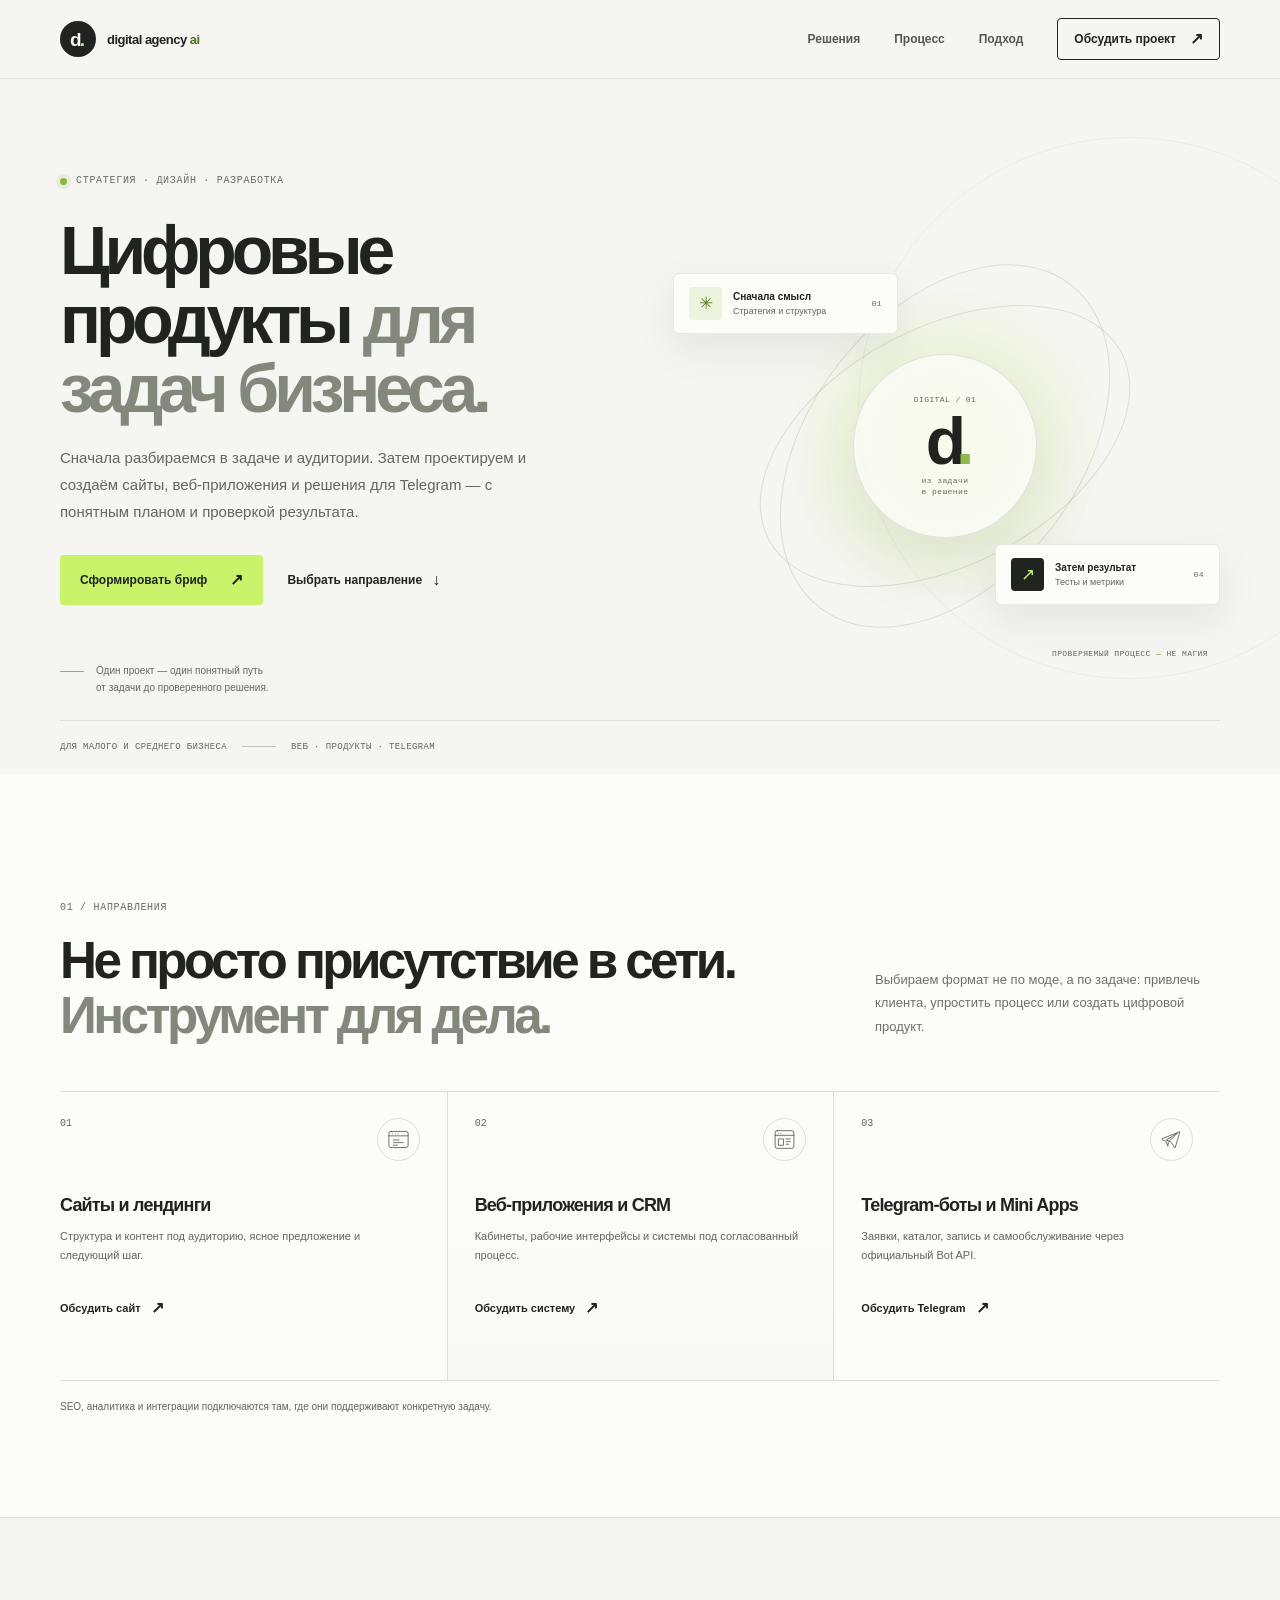
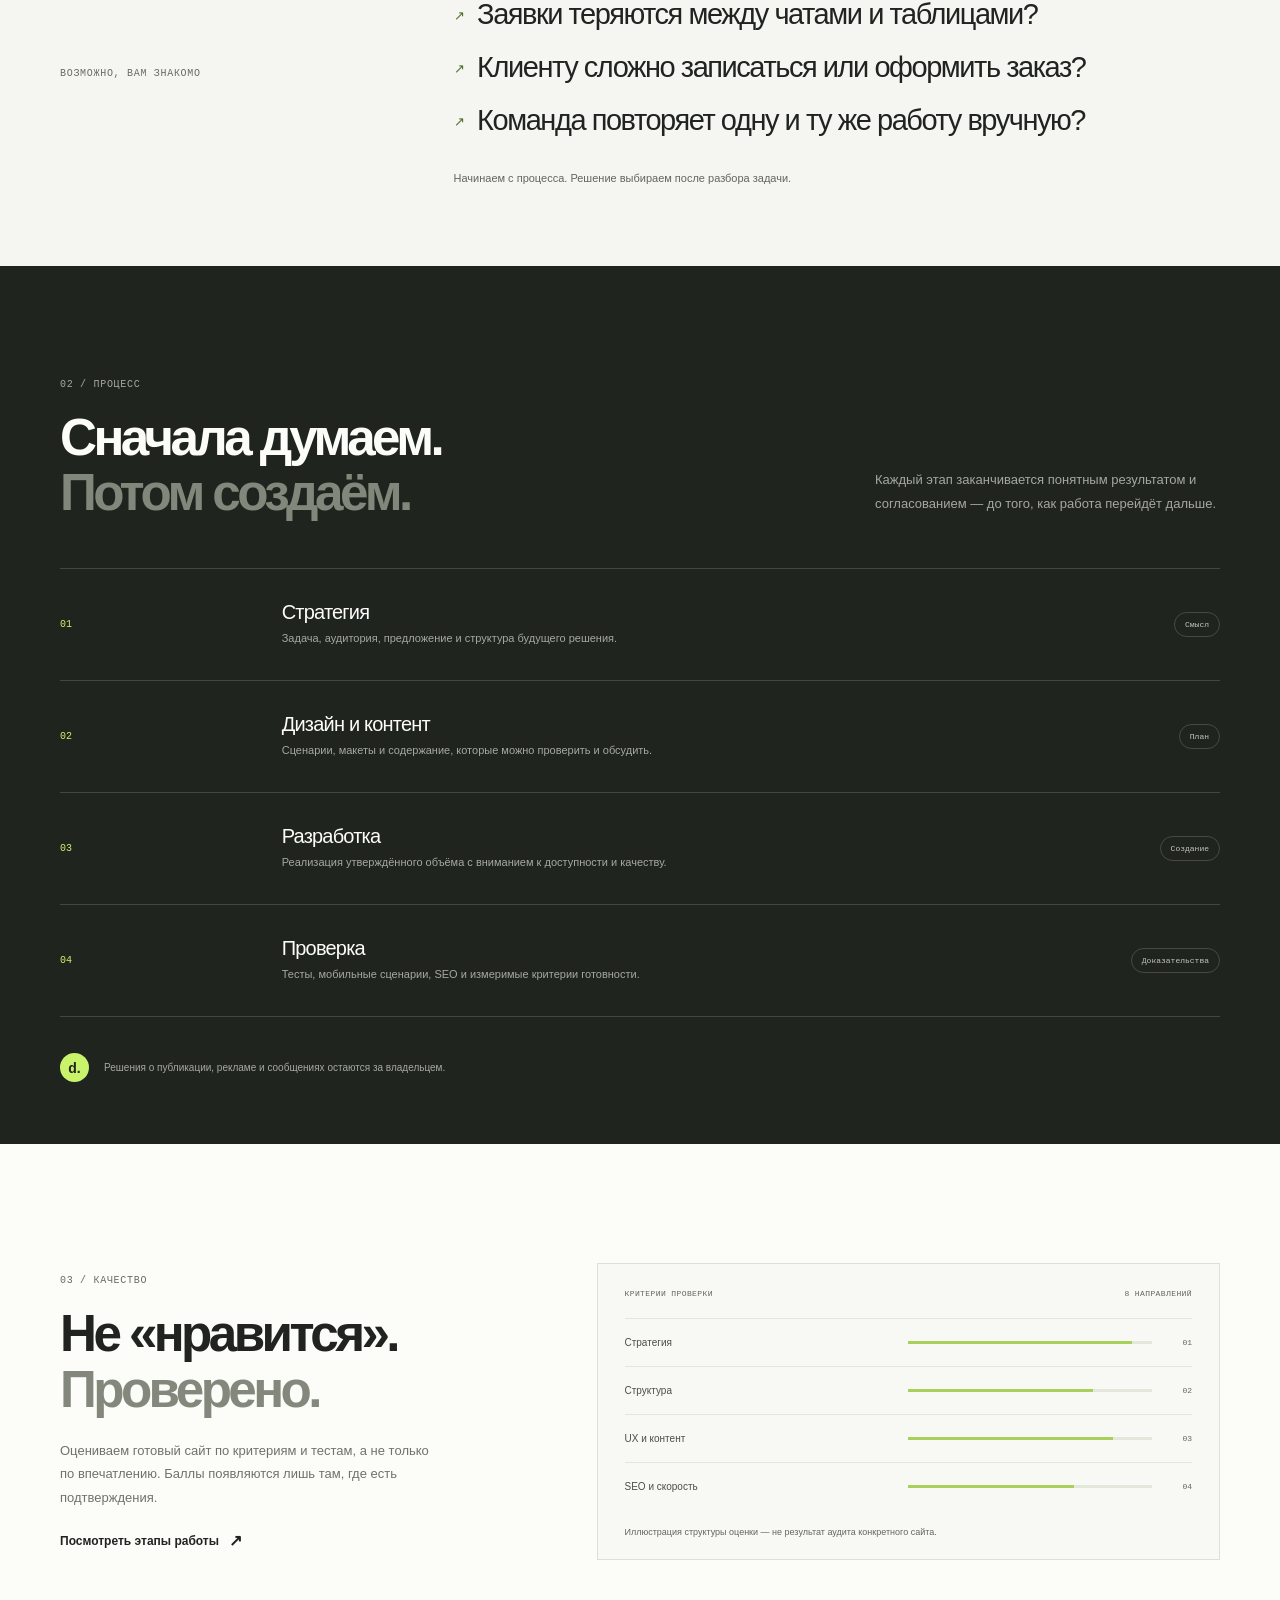
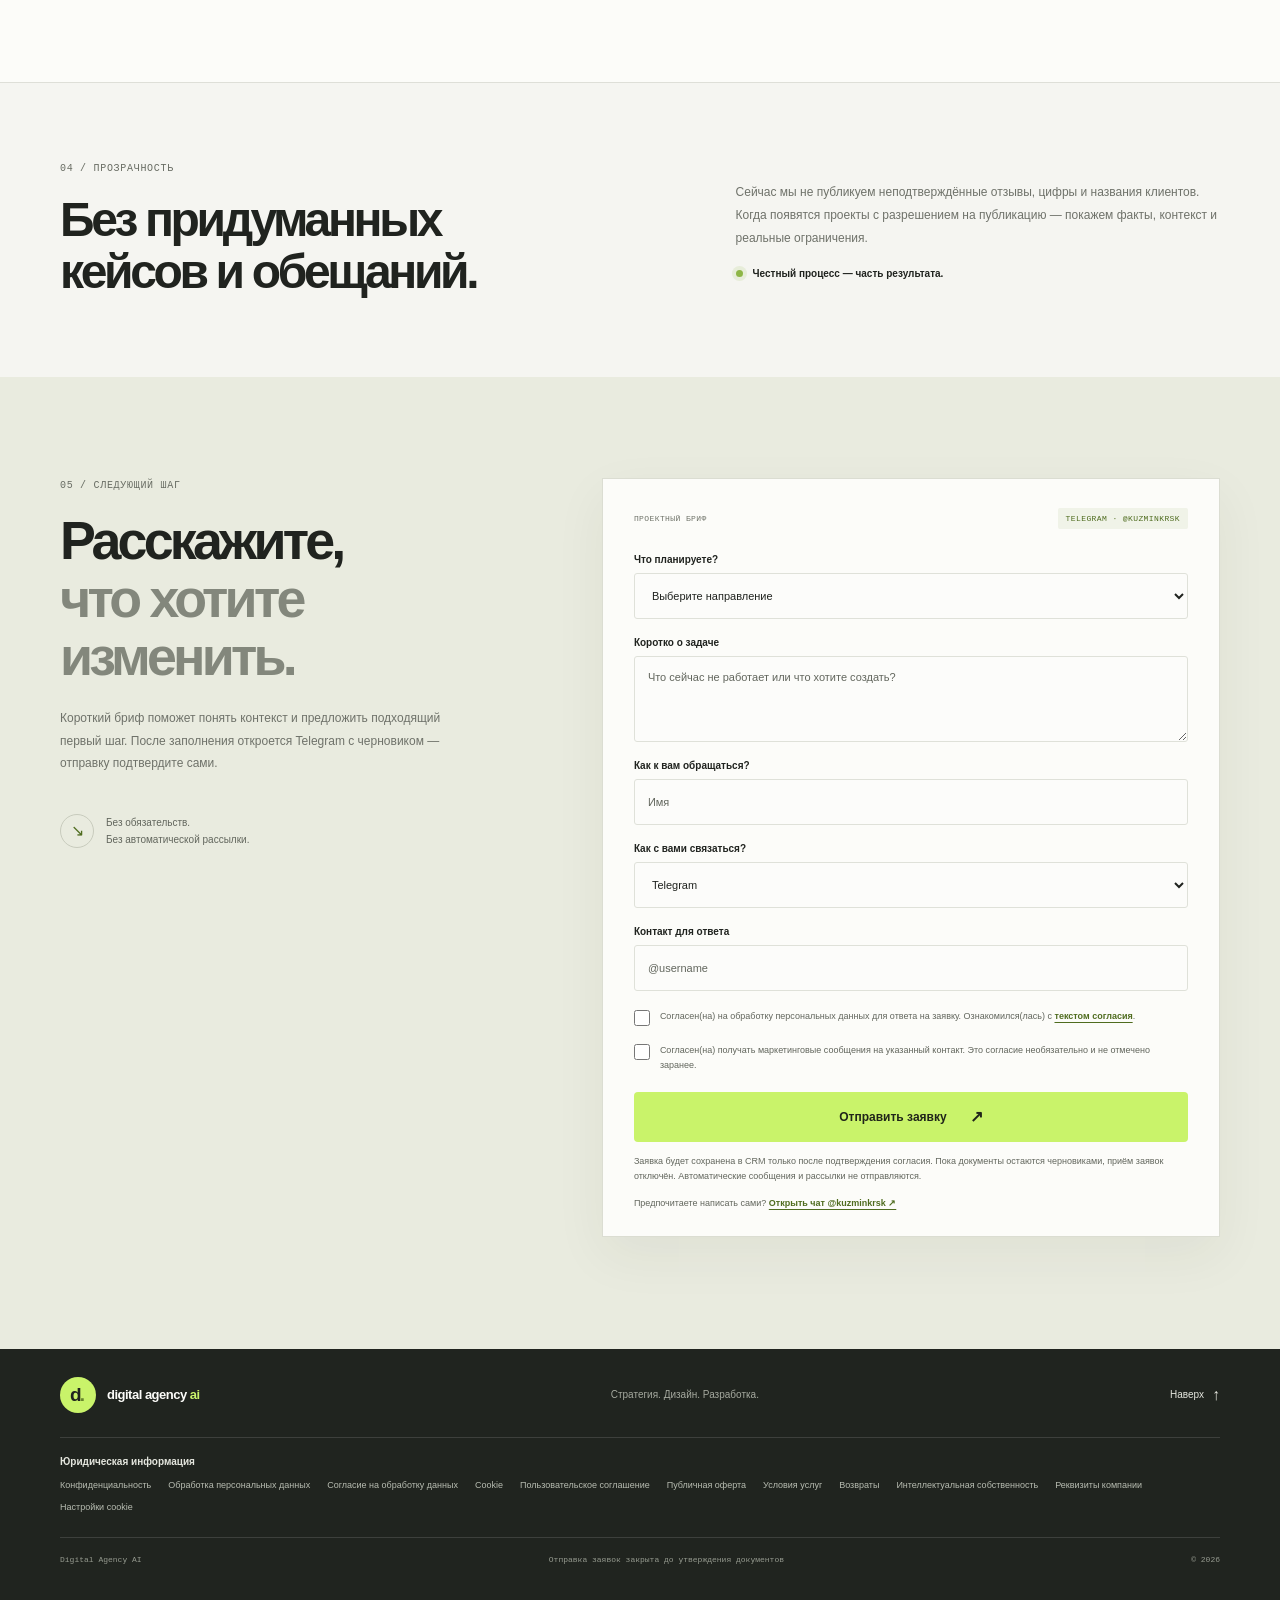
==== index.html @ 933bdfcc "Publish Digital Agency AI website" ====
<!doctype html>
<html lang="ru">
  <head>
    <meta charset="UTF-8" />
    <meta name="viewport" content="width=device-width, initial-scale=1" />
    <meta name="theme-color" content="#f5f5f1" />
    <meta name="robots" content="noindex, nofollow" />
    <meta
      name="description"
      content="Digital Agency AI проектирует и разрабатывает сайты, веб-приложения и решения для Telegram. Стратегия, дизайн, разработка и проверка — по этапам."
    />
    <meta property="og:type" content="website" />
    <meta property="og:locale" content="ru_RU" />
    <meta property="og:title" content="Digital Agency AI — цифровые продукты для бизнеса" />
    <meta
      property="og:description"
      content="Сначала разбираемся в задаче. Затем проектируем и создаём сайты, веб-приложения и Telegram-решения."
    />
    <link rel="icon" href="./favicon.svg" type="image/svg+xml" />
    <link rel="stylesheet" href="./styles.css" />
    <title>Digital Agency AI — цифровые продукты для бизнеса</title>
  </head>
  <body>
    <a class="skip-link" href="#main">Перейти к содержимому</a>

    <header class="site-header">
      <div class="container header-inner">
        <a class="brand" href="#top" aria-label="Digital Agency AI — на главную">
          <span class="brand-mark" aria-hidden="true">d<span>.</span></span>
          <span class="brand-name">digital agency <b>ai</b></span>
        </a>

        <button
          class="menu-toggle"
          type="button"
          aria-expanded="false"
          aria-controls="primary-navigation"
          aria-label="Открыть меню"
        >
          <span></span>
          <span></span>
        </button>

        <nav class="site-nav" id="primary-navigation" aria-label="Основная навигация">
          <a href="#services">Решения</a>
          <a href="#process">Процесс</a>
          <a href="#quality">Подход</a>
          <a class="nav-cta" href="#brief">Обсудить проект <span aria-hidden="true">↗</span></a>
        </nav>
      </div>
    </header>

    <main id="main">
      <section class="hero section-shell" id="top" aria-labelledby="hero-title">
        <div class="container hero-grid">
          <div class="hero-copy">
            <p class="eyebrow"><span class="status-dot"></span> Стратегия · Дизайн · Разработка</p>
            <h1 id="hero-title">Цифровые продукты <span>для задач бизнеса.</span></h1>
            <p class="hero-description">
              Сначала разбираемся в задаче и аудитории. Затем проектируем и создаём
              сайты, веб-приложения и решения для Telegram — с понятным планом и
              проверкой результата.
            </p>
            <div class="hero-actions">
              <a class="button button-primary" href="#brief">
                Сформировать бриф <span aria-hidden="true">↗</span>
              </a>
              <a class="text-link" href="#services">Выбрать направление <span aria-hidden="true">↓</span></a>
            </div>
            <div class="hero-note">
              <span class="note-line" aria-hidden="true"></span>
              <p>Один проект — один понятный путь<br />от задачи до проверенного решения.</p>
            </div>
          </div>

          <div class="hero-art" aria-label="Схема этапов работы над цифровым продуктом">
            <div class="art-orbit orbit-one"></div>
            <div class="art-orbit orbit-two"></div>
            <div class="art-center">
              <span class="center-kicker">DIGITAL / 01</span>
              <span class="center-symbol" aria-hidden="true">d<span>.</span></span>
              <span class="center-label">из задачи<br />в решение</span>
            </div>
            <div class="art-card art-card-top">
              <span class="art-card-icon icon-spark" aria-hidden="true">✳</span>
              <span><b>Сначала смысл</b><small>Стратегия и структура</small></span>
              <span class="card-index">01</span>
            </div>
            <div class="art-card art-card-bottom">
              <span class="art-card-icon icon-check" aria-hidden="true">↗</span>
              <span><b>Затем результат</b><small>Тесты и метрики</small></span>
              <span class="card-index">04</span>
            </div>
            <span class="art-caption">ПРОВЕРЯЕМЫЙ ПРОЦЕСС <span>—</span> НЕ МАГИЯ</span>
          </div>
        </div>
        <div class="hero-bottom container">
          <span>Для малого и среднего бизнеса</span>
          <span class="hero-bottom-line" aria-hidden="true"></span>
          <span>Веб · Продукты · Telegram</span>
        </div>
      </section>

      <section class="services section-shell" id="services" aria-labelledby="services-title">
        <div class="container">
          <div class="section-heading">
            <div>
              <p class="eyebrow section-index">01 / НАПРАВЛЕНИЯ</p>
              <h2 id="services-title">Не просто присутствие в сети.<br /><span>Инструмент для дела.</span></h2>
            </div>
            <p class="section-intro">
              Выбираем формат не по моде, а по задаче: привлечь клиента, упростить
              процесс или создать цифровой продукт.
            </p>
          </div>

          <div class="service-grid">
            <article class="service-card">
              <div class="service-card-top">
                <span class="service-number">01</span>
                <span class="service-icon icon-window" aria-hidden="true">
                  <svg viewBox="0 0 48 48" fill="none">
                    <rect x="5.5" y="8.5" width="37" height="31" rx="4" />
                    <path d="M6 17h36M13 13h.01M18 13h.01M23 13h.01M14 25h11M14 30h19M14 35h8" />
                  </svg>
                </span>
              </div>
              <h3>Сайты и лендинги</h3>
              <p>Структура и контент под аудиторию, ясное предложение и следующий шаг.</p>
              <a class="card-link" href="#brief">Обсудить сайт <span aria-hidden="true">↗</span></a>
            </article>

            <article class="service-card service-card-featured">
              <div class="service-card-top">
                <span class="service-number">02</span>
                <span class="service-icon icon-system" aria-hidden="true">
                  <svg viewBox="0 0 48 48" fill="none">
                    <rect x="6" y="7" width="36" height="34" rx="4" />
                    <path d="M6 16h36M12 12h.01M17 12h.01M13 23h9v12h-9zM27 23h8M27 28h8M27 33h5" />
                  </svg>
                </span>
              </div>
              <h3>Веб-приложения и CRM</h3>
              <p>Кабинеты, рабочие интерфейсы и системы под согласованный процесс.</p>
              <a class="card-link" href="#brief">Обсудить систему <span aria-hidden="true">↗</span></a>
            </article>

            <article class="service-card">
              <div class="service-card-top">
                <span class="service-number">03</span>
                <span class="service-icon icon-telegram" aria-hidden="true">
                  <svg viewBox="0 0 48 48" fill="none">
                    <path d="m7 22 33-13-9 31-9-12-8-3 21-13-17 17-1 8-4-10-6-2Z" />
                  </svg>
                </span>
              </div>
              <h3>Telegram-боты и Mini Apps</h3>
              <p>Заявки, каталог, запись и самообслуживание через официальный Bot API.</p>
              <a class="card-link" href="#brief">Обсудить Telegram <span aria-hidden="true">↗</span></a>
            </article>
          </div>

          <p class="service-footnote">
            SEO, аналитика и интеграции подключаются там, где они поддерживают конкретную задачу.
          </p>
        </div>
      </section>

      <section class="problem-band section-shell" aria-label="Примеры бизнес-задач">
        <div class="container problem-inner">
          <p class="eyebrow">ВОЗМОЖНО, ВАМ ЗНАКОМО</p>
          <div class="problem-list">
            <p>Заявки теряются между чатами и таблицами?</p>
            <p>Клиенту сложно записаться или оформить заказ?</p>
            <p>Команда повторяет одну и ту же работу вручную?</p>
          </div>
          <p class="problem-note">Начинаем с процесса. Решение выбираем после разбора задачи.</p>
        </div>
      </section>

      <section class="process section-shell" id="process" aria-labelledby="process-title">
        <div class="container">
          <div class="section-heading section-heading-light">
            <div>
              <p class="eyebrow section-index">02 / ПРОЦЕСС</p>
              <h2 id="process-title">Сначала думаем.<br /><span>Потом создаём.</span></h2>
            </div>
            <p class="section-intro">
              Каждый этап заканчивается понятным результатом и согласованием — до
              того, как работа перейдёт дальше.
            </p>
          </div>

          <div class="process-list">
            <article class="process-step">
              <span class="step-number">01</span>
              <div>
                <h3>Стратегия</h3>
                <p>Задача, аудитория, предложение и структура будущего решения.</p>
              </div>
              <span class="step-tag">Смысл</span>
            </article>
            <article class="process-step">
              <span class="step-number">02</span>
              <div>
                <h3>Дизайн и контент</h3>
                <p>Сценарии, макеты и содержание, которые можно проверить и обсудить.</p>
              </div>
              <span class="step-tag">План</span>
            </article>
            <article class="process-step">
              <span class="step-number">03</span>
              <div>
                <h3>Разработка</h3>
                <p>Реализация утверждённого объёма с вниманием к доступности и качеству.</p>
              </div>
              <span class="step-tag">Создание</span>
            </article>
            <article class="process-step">
              <span class="step-number">04</span>
              <div>
                <h3>Проверка</h3>
                <p>Тесты, мобильные сценарии, SEO и измеримые критерии готовности.</p>
              </div>
              <span class="step-tag">Доказательства</span>
            </article>
          </div>
          <div class="process-bottom">
            <span class="process-mark" aria-hidden="true">d.</span>
            <p>Решения о публикации, рекламе и сообщениях остаются за владельцем.</p>
          </div>
        </div>
      </section>

      <section class="quality section-shell" id="quality" aria-labelledby="quality-title">
        <div class="container quality-grid">
          <div class="quality-copy">
            <p class="eyebrow section-index">03 / КАЧЕСТВО</p>
            <h2 id="quality-title">Не «нравится».<br /><span>Проверено.</span></h2>
            <p>
              Оцениваем готовый сайт по критериям и тестам, а не только по впечатлению.
              Баллы появляются лишь там, где есть подтверждения.
            </p>
            <a class="text-link" href="#process">
              Посмотреть этапы работы <span aria-hidden="true">↗</span>
            </a>
          </div>
          <div class="quality-board" aria-label="Категории оценки сайта">
            <div class="board-topline">
              <span>КРИТЕРИИ ПРОВЕРКИ</span>
              <span>8 НАПРАВЛЕНИЙ</span>
            </div>
            <div class="quality-row"><span>Стратегия</span><span class="quality-track"><i style="--fill: 92%"></i></span><b>01</b></div>
            <div class="quality-row"><span>Структура</span><span class="quality-track"><i style="--fill: 76%"></i></span><b>02</b></div>
            <div class="quality-row"><span>UX и контент</span><span class="quality-track"><i style="--fill: 84%"></i></span><b>03</b></div>
            <div class="quality-row"><span>SEO и скорость</span><span class="quality-track"><i style="--fill: 68%"></i></span><b>04</b></div>
            <p class="board-note">Иллюстрация структуры оценки — не результат аудита конкретного сайта.</p>
          </div>
        </div>
      </section>

      <section class="transparency section-shell" aria-labelledby="transparency-title">
        <div class="container transparency-inner">
          <div>
            <p class="eyebrow section-index">04 / ПРОЗРАЧНОСТЬ</p>
            <h2 id="transparency-title">Без придуманных<br />кейсов и обещаний.</h2>
          </div>
          <div class="transparency-copy">
            <p>
              Сейчас мы не публикуем неподтверждённые отзывы, цифры и названия клиентов.
              Когда появятся проекты с разрешением на публикацию — покажем факты, контекст
              и реальные ограничения.
            </p>
            <p class="transparency-note"><span class="status-dot"></span> Честный процесс — часть результата.</p>
          </div>
        </div>
      </section>

      <section class="brief-section section-shell" id="brief" aria-labelledby="brief-title">
        <div class="container brief-grid">
          <div class="brief-copy">
            <p class="eyebrow section-index">05 / СЛЕДУЮЩИЙ ШАГ</p>
            <h2 id="brief-title">Расскажите,<br /><span>что хотите изменить.</span></h2>
            <p>
              Короткий бриф поможет понять контекст и предложить подходящий первый шаг.
              После заполнения откроется Telegram с черновиком — отправку подтвердите сами.
            </p>
            <div class="brief-side-note">
              <span class="brief-side-icon" aria-hidden="true">↘</span>
              <span>Без обязательств.<br />Без автоматической рассылки.</span>
            </div>
          </div>

          <div class="brief-form-card">
            <div class="form-card-heading">
              <span>ПРОЕКТНЫЙ БРИФ</span>
              <span class="form-demo">TELEGRAM · @KUZMINKRSK</span>
            </div>
            <form id="brief-form" novalidate>
              <label for="project-type">Что планируете?</label>
              <select id="project-type" name="project-type" required>
                <option value="">Выберите направление</option>
                <option value="website">Сайт или лендинг</option>
                <option value="webapp">Веб-приложение или CRM</option>
                <option value="telegram">Telegram-бот или Mini App</option>
                <option value="unsure">Пока не уверен(а)</option>
              </select>

              <label for="project-description">Коротко о задаче</label>
              <textarea
                id="project-description"
                name="project-description"
                rows="3"
                maxlength="800"
                placeholder="Что сейчас не работает или что хотите создать?"
                required
              ></textarea>

              <label for="contact-name">Как к вам обращаться?</label>
              <input id="contact-name" name="contact-name" type="text" autocomplete="name" maxlength="80" placeholder="Имя" required />

              <label for="contact-type">Как с вами связаться?</label>
              <select id="contact-type" name="contact-type" required>
                <option value="telegram">Telegram</option>
                <option value="phone">Телефон</option>
                <option value="email">Email</option>
              </select>

              <label for="contact-value">Контакт для ответа</label>
              <input
                id="contact-value"
                name="contact-value"
                type="text"
                autocomplete="off"
                maxlength="254"
                placeholder="@username"
                required
              />

              <div class="consent-row">
                <input id="personal-data-consent" name="personal-data-consent" type="checkbox" required />
                <label for="personal-data-consent">
                  Согласен(на) на обработку персональных данных для ответа на заявку. Ознакомился(лась) с
                  <a href="/legal/#/personal-data-consent" target="_blank" rel="noopener noreferrer">текстом согласия</a>.
                </label>
              </div>

              <div class="consent-row">
                <input id="marketing-consent" name="marketing-consent" type="checkbox" />
                <label for="marketing-consent">
                  Согласен(на) получать маркетинговые сообщения на указанный контакт. Это согласие необязательно и не отмечено заранее.
                </label>
              </div>

              <button class="button button-primary form-submit" type="submit">
                Отправить заявку <span aria-hidden="true">↗</span>
              </button>
              <p class="form-privacy">
                Заявка будет сохранена в CRM только после подтверждения согласия. Пока документы остаются
                черновиками, приём заявок отключён. Автоматические сообщения и рассылки не отправляются.
              </p>
              <p class="form-result" id="form-result" role="status" aria-live="polite"></p>
              <p class="form-direct-link">
                Предпочитаете написать сами?
                <a href="https://t.me/kuzminkrsk" target="_blank" rel="noopener noreferrer">Открыть чат @kuzminkrsk ↗</a>
              </p>
            </form>
          </div>
        </div>
      </section>
    </main>

    <footer class="site-footer">
      <div class="container footer-main">
        <a class="brand footer-brand" href="#top" aria-label="Digital Agency AI — наверх">
          <span class="brand-mark" aria-hidden="true">d<span>.</span></span>
          <span class="brand-name">digital agency <b>ai</b></span>
        </a>
        <p>Стратегия. Дизайн. Разработка.</p>
        <a class="footer-top" href="#top">Наверх <span aria-hidden="true">↑</span></a>
      </div>
      <div class="container footer-legal">
        <strong>Юридическая информация</strong>
        <nav aria-label="Юридическая информация">
          <a href="/legal/#/privacy-policy">Конфиденциальность</a>
          <a href="/legal/#/personal-data-processing-policy">Обработка персональных данных</a>
          <a href="/legal/#/personal-data-consent">Согласие на обработку данных</a>
          <a href="/legal/#/cookie-policy">Cookie</a>
          <a href="/legal/#/terms-of-use">Пользовательское соглашение</a>
          <a href="/legal/#/public-offer">Публичная оферта</a>
          <a href="/legal/#/service-terms">Условия услуг</a>
          <a href="/legal/#/refund-policy">Возвраты</a>
          <a href="/legal/#/intellectual-property-policy">Интеллектуальная собственность</a>
          <a href="/legal/#/company-details">Реквизиты компании</a>
          <a href="/legal/#/cookie-settings">Настройки cookie</a>
        </nav>
      </div>
      <div class="container footer-bottom">
        <span>Digital Agency AI</span>
        <span>Отправка заявок закрыта до утверждения документов</span>
        <span>© <span id="current-year">2026</span></span>
      </div>
    </footer>

    <script src="./script.js" defer></script>
  </body>
</html>
---- styles.css ----
:root {
  color-scheme: light;
  --paper: #f5f5f1;
  --paper-bright: #fcfcf9;
  --ink: #20231f;
  --muted: #62665d;
  --line: #dedfd8;
  --accent: #c9f36a;
  --accent-deep: #31530a;
  --night: #20241f;
  --night-soft: #2a2f28;
  --mono: "Cascadia Code", "Consolas", monospace;
  --sans: "Aptos", "Segoe UI Variable", "Segoe UI", sans-serif;
  --container: 1160px;
}

* {
  box-sizing: border-box;
}

html {
  scroll-behavior: smooth;
  scroll-padding-top: 92px;
}

body {
  margin: 0;
  background: var(--paper);
  color: var(--ink);
  font-family: var(--sans);
  -webkit-font-smoothing: antialiased;
  text-rendering: optimizeLegibility;
}

body,
button,
input,
select,
textarea {
  font-family: var(--sans);
}

button,
a,
input,
select,
textarea {
  -webkit-tap-highlight-color: transparent;
}

a {
  color: inherit;
}

button,
input,
select,
textarea {
  font-size: inherit;
}

button:focus-visible,
a:focus-visible,
input:focus-visible,
select:focus-visible,
textarea:focus-visible {
  outline: 3px solid #6c9229;
  outline-offset: 4px;
}

.container {
  width: min(var(--container), calc(100% - 64px));
  margin-inline: auto;
}

.section-shell {
  position: relative;
}

.skip-link {
  position: absolute;
  z-index: 20;
  top: 8px;
  left: 8px;
  padding: 12px 16px;
  transform: translateY(-150%);
  background: var(--ink);
  color: white;
  text-decoration: none;
}

.skip-link:focus {
  transform: translateY(0);
}

.site-header {
  position: sticky;
  z-index: 10;
  top: 0;
  border-bottom: 1px solid rgb(32 35 31 / 8%);
  background: rgb(245 245 241 / 92%);
  backdrop-filter: blur(16px);
}

.header-inner {
  display: flex;
  min-height: 78px;
  align-items: center;
  justify-content: space-between;
}

.brand {
  display: inline-flex;
  align-items: center;
  gap: 11px;
  text-decoration: none;
}

.brand-mark {
  display: flex;
  width: 36px;
  height: 36px;
  align-items: center;
  justify-content: center;
  padding-right: 3px;
  border-radius: 50%;
  background: var(--ink);
  color: var(--paper-bright);
  font-size: 19px;
  font-weight: 800;
  letter-spacing: -2px;
  line-height: 1;
}

.brand-mark span,
.center-symbol span {
  color: var(--accent);
}

.brand-name {
  font-size: 13px;
  font-weight: 700;
  letter-spacing: -0.5px;
}

.brand-name b {
  color: #4f6c1f;
  font-weight: 800;
}

.site-nav {
  display: flex;
  align-items: center;
  gap: 34px;
}

.site-nav > a:not(.nav-cta) {
  color: #555850;
  font-size: 12px;
  font-weight: 600;
  text-decoration: none;
  transition: color 160ms ease;
}

.site-nav > a:not(.nav-cta):hover,
.text-link:hover,
.card-link:hover {
  color: #4f6c1f;
}

.nav-cta {
  display: inline-flex;
  min-height: 42px;
  align-items: center;
  gap: 14px;
  padding: 0 16px;
  border: 1px solid var(--ink);
  border-radius: 4px;
  font-size: 12px;
  font-weight: 700;
  text-decoration: none;
  transition: background 160ms ease, color 160ms ease;
}

.nav-cta:hover {
  background: var(--ink);
  color: white;
}

.nav-cta span,
.button span,
.card-link span,
.text-link span,
.footer-top span {
  font-size: 16px;
  line-height: 1;
}

.menu-toggle {
  display: none;
}

.hero {
  overflow: hidden;
  padding: 94px 0 22px;
}

.hero::before {
  position: absolute;
  top: 58px;
  right: -120px;
  width: 540px;
  height: 540px;
  border: 1px solid rgb(32 35 31 / 5%);
  border-radius: 50%;
  content: "";
  pointer-events: none;
}

.hero-grid {
  position: relative;
  display: grid;
  min-height: 500px;
  grid-template-columns: 1.03fr 0.97fr;
  align-items: center;
  gap: 26px;
}

.hero-copy {
  z-index: 1;
  padding-bottom: 24px;
}

.eyebrow {
  display: flex;
  align-items: center;
  gap: 9px;
  margin: 0;
  color: #686c63;
  font-family: var(--mono);
  font-size: 10px;
  letter-spacing: 0.07em;
  line-height: 1.6;
  text-transform: uppercase;
}

.status-dot {
  display: inline-block;
  width: 7px;
  height: 7px;
  flex: 0 0 auto;
  border-radius: 50%;
  background: #8eb646;
  box-shadow: 0 0 0 4px rgb(142 182 70 / 14%);
}

h1,
h2,
h3,
p {
  margin-top: 0;
}

.hero h1 {
  max-width: 650px;
  margin: 27px 0 20px;
  font-size: clamp(44px, 5.3vw, 72px);
  font-weight: 600;
  letter-spacing: -0.075em;
  line-height: 1.02;
}

.hero h1 span,
.section-heading h2 span,
.quality h2 span,
.brief-copy h2 span {
  color: #83877c;
}

.hero-description {
  max-width: 490px;
  margin-bottom: 30px;
  color: #64675f;
  font-size: 15px;
  line-height: 1.8;
}

.hero-actions {
  display: flex;
  flex-wrap: wrap;
  align-items: center;
  gap: 24px;
}

.button {
  display: inline-flex;
  min-height: 50px;
  align-items: center;
  justify-content: center;
  gap: 23px;
  padding: 0 19px;
  border: 1px solid transparent;
  border-radius: 4px;
  cursor: pointer;
  font-size: 12px;
  font-weight: 700;
  text-decoration: none;
  transition: background 160ms ease, transform 160ms ease;
}

.button:hover {
  transform: translateY(-2px);
}

.button-primary {
  background: var(--accent);
  color: #20251a;
}

.button-primary:hover {
  background: #d6ff79;
}

.text-link {
  display: inline-flex;
  align-items: center;
  gap: 10px;
  color: var(--ink);
  font-size: 12px;
  font-weight: 700;
  text-decoration: none;
  transition: color 160ms ease;
}

.hero-note {
  display: flex;
  align-items: flex-start;
  gap: 12px;
  margin-top: 57px;
}

.note-line {
  width: 24px;
  height: 1px;
  margin-top: 9px;
  background: #9da095;
}

.hero-note p {
  margin: 0;
  color: #656960;
  font-size: 10px;
  line-height: 1.7;
}

.hero-art {
  position: relative;
  display: grid;
  min-height: 455px;
  place-items: center;
  isolation: isolate;
}

.hero-art::before {
  position: absolute;
  z-index: -1;
  width: 310px;
  height: 310px;
  border-radius: 50%;
  background: radial-gradient(circle, rgb(201 243 106 / 35%), rgb(201 243 106 / 0%) 72%);
  content: "";
}

.art-orbit {
  position: absolute;
  border: 1px solid rgb(32 35 31 / 12%);
  border-radius: 50%;
  transform: rotate(-28deg);
}

.orbit-one {
  width: 400px;
  height: 238px;
}

.orbit-two {
  width: 270px;
  height: 410px;
  transform: rotate(38deg);
}

.art-center {
  position: relative;
  display: flex;
  width: 184px;
  height: 184px;
  flex-direction: column;
  align-items: center;
  justify-content: center;
  border: 1px solid rgb(32 35 31 / 11%);
  border-radius: 50%;
  background: rgb(252 252 249 / 75%);
  box-shadow: 0 26px 70px rgb(45 52 33 / 9%);
}

.center-kicker,
.center-label,
.art-caption,
.card-index,
.form-card-heading,
.board-topline {
  font-family: var(--mono);
  letter-spacing: 0.05em;
}

.center-kicker {
  color: #64685f;
  font-size: 8px;
}

.center-symbol {
  margin: 4px 0 1px;
  font-size: 66px;
  font-weight: 800;
  letter-spacing: -10px;
  line-height: 1;
}

.center-symbol span {
  color: #90b94a;
}

.center-label {
  color: #6a6e64;
  font-size: 8px;
  line-height: 1.4;
  text-align: center;
}

.art-card {
  position: absolute;
  display: flex;
  min-width: 225px;
  align-items: center;
  gap: 11px;
  padding: 13px 15px;
  border: 1px solid rgb(32 35 31 / 9%);
  border-radius: 6px;
  background: var(--paper-bright);
  box-shadow: 0 15px 40px rgb(30 34 27 / 8%);
}

.art-card-top {
  top: 54px;
  left: 3px;
}

.art-card-bottom {
  right: 0;
  bottom: 69px;
}

.art-card-icon {
  display: grid;
  width: 33px;
  height: 33px;
  flex: 0 0 auto;
  place-items: center;
  border-radius: 4px;
  background: #edf4dd;
  color: #597e22;
  font-size: 17px;
}

.icon-check {
  background: var(--ink);
  color: var(--accent);
}

.art-card b,
.art-card small {
  display: block;
}

.art-card b {
  font-size: 10px;
  font-weight: 700;
}

.art-card small {
  margin-top: 4px;
  color: var(--muted);
  font-size: 9px;
}

.card-index {
  margin-left: auto;
  color: #62665d;
  font-size: 8px;
}

.art-caption {
  position: absolute;
  right: 12px;
  bottom: 16px;
  color: #64685f;
  font-size: 8px;
}

.art-caption span {
  color: #526e26;
}

.hero-bottom {
  display: flex;
  align-items: center;
  gap: 15px;
  padding-top: 21px;
  border-top: 1px solid var(--line);
  color: #62665d;
  font-family: var(--mono);
  font-size: 9px;
  letter-spacing: 0.04em;
  text-transform: uppercase;
}

.hero-bottom-line {
  width: 34px;
  height: 1px;
  background: #c3c6bd;
}

.services {
  padding: 126px 0 105px;
  background: var(--paper-bright);
}

.section-heading {
  display: flex;
  align-items: end;
  justify-content: space-between;
  gap: 60px;
  margin-bottom: 48px;
}

.section-index {
  margin-bottom: 17px;
}

.section-heading h2,
.quality h2,
.brief-copy h2 {
  margin-bottom: 0;
  font-size: clamp(36px, 4vw, 54px);
  font-weight: 600;
  letter-spacing: -0.07em;
  line-height: 1.08;
}

.section-intro {
  max-width: 345px;
  margin: 0 0 5px;
  color: #6f726a;
  font-size: 13px;
  line-height: 1.8;
}

.service-grid {
  display: grid;
  grid-template-columns: repeat(3, 1fr);
  border-top: 1px solid var(--line);
  border-bottom: 1px solid var(--line);
}

.service-card {
  min-height: 288px;
  padding: 26px 27px 25px 0;
}

.service-card + .service-card {
  padding-left: 27px;
  border-left: 1px solid var(--line);
}

.service-card-featured {
  background: linear-gradient(180deg, rgb(245 245 241 / 0%), rgb(245 245 241 / 50%));
}

.service-card-top {
  display: flex;
  align-items: flex-start;
  justify-content: space-between;
  margin-bottom: 34px;
}

.service-number {
  color: #62665d;
  font-family: var(--mono);
  font-size: 10px;
}

.service-icon {
  display: grid;
  width: 43px;
  height: 43px;
  place-items: center;
  border: 1px solid var(--line);
  border-radius: 50%;
}

.service-icon svg {
  width: 25px;
  height: 25px;
  stroke: #41463b;
  stroke-linecap: round;
  stroke-linejoin: round;
  stroke-width: 1.4;
}

.service-card h3 {
  margin-bottom: 11px;
  font-size: 18px;
  font-weight: 600;
  letter-spacing: -0.045em;
}

.service-card > p {
  min-height: 47px;
  margin-bottom: 24px;
  color: #62665d;
  font-size: 11px;
  line-height: 1.75;
}

.card-link {
  display: inline-flex;
  align-items: center;
  gap: 10px;
  font-size: 11px;
  font-weight: 700;
  text-decoration: none;
  transition: color 160ms ease;
}

.service-footnote {
  margin: 20px 0 0;
  color: #62665d;
  font-size: 10px;
}

.problem-band {
  padding: 77px 0 82px;
  border-top: 1px solid var(--line);
}

.problem-inner {
  display: grid;
  grid-template-columns: 0.6fr 1.4fr;
  column-gap: 65px;
  row-gap: 28px;
}

.problem-inner > .eyebrow {
  padding-top: 12px;
}

.problem-list {
  display: grid;
  gap: 14px;
}

.problem-list p {
  margin: 0;
  font-size: clamp(21px, 2.4vw, 29px);
  font-weight: 500;
  letter-spacing: -0.05em;
  line-height: 1.35;
}

.problem-list p::before {
  margin-right: 14px;
  color: #526e26;
  content: "↗";
  font-family: var(--mono);
  font-size: 13px;
  vertical-align: 4px;
}

.problem-note {
  grid-column: 2;
  margin: 3px 0 0;
  color: #62665d;
  font-size: 11px;
}

.process {
  padding: 111px 0 62px;
  background: var(--night);
  color: var(--paper-bright);
}

.section-heading-light .eyebrow,
.section-heading-light .section-intro {
  color: #a4a89e;
}

.section-heading-light h2 span {
  color: #81877b;
}

.process-list {
  border-top: 1px solid rgb(255 255 255 / 16%);
}

.process-step {
  display: grid;
  min-height: 112px;
  grid-template-columns: 0.28fr 1fr 0.3fr;
  align-items: center;
  gap: 25px;
  border-bottom: 1px solid rgb(255 255 255 / 16%);
}

.step-number {
  color: var(--accent);
  font-family: var(--mono);
  font-size: 10px;
}

.process-step h3 {
  margin-bottom: 5px;
  font-size: 20px;
  font-weight: 500;
  letter-spacing: -0.04em;
}

.process-step p {
  margin: 0;
  color: #a5a99f;
  font-size: 11px;
  line-height: 1.7;
}

.step-tag {
  justify-self: end;
  padding: 7px 10px;
  border: 1px solid rgb(255 255 255 / 17%);
  border-radius: 20px;
  color: #c3c7bd;
  font-family: var(--mono);
  font-size: 8px;
}

.process-bottom {
  display: flex;
  align-items: center;
  gap: 15px;
  padding-top: 36px;
}

.process-mark {
  display: grid;
  width: 29px;
  height: 29px;
  place-items: center;
  border-radius: 50%;
  background: var(--accent);
  color: var(--ink);
  font-size: 14px;
  font-weight: 800;
}

.process-bottom p {
  margin: 0;
  color: #a5a99f;
  font-size: 10px;
}

.quality {
  padding: 119px 0 122px;
  background: var(--paper-bright);
}

.quality-grid {
  display: grid;
  grid-template-columns: 0.84fr 1.16fr;
  align-items: center;
  gap: 85px;
}

.quality-copy > p:not(.eyebrow) {
  max-width: 385px;
  margin: 22px 0 22px;
  color: #6f726a;
  font-size: 13px;
  line-height: 1.8;
}

.quality-board {
  padding: 25px 27px 19px;
  border: 1px solid var(--line);
  background: #f8f8f4;
}

.board-topline {
  display: flex;
  justify-content: space-between;
  padding-bottom: 20px;
  color: #62665d;
  font-size: 8px;
}

.quality-row {
  display: grid;
  min-height: 48px;
  grid-template-columns: 1.1fr 1fr 25px;
  align-items: center;
  gap: 15px;
  border-top: 1px solid #e4e5de;
  font-size: 10px;
}

.quality-row > span:first-child {
  color: #4b4f46;
}

.quality-row b {
  color: #62665d;
  font-family: var(--mono);
  font-size: 8px;
  font-weight: 400;
  text-align: right;
}

.quality-track {
  height: 3px;
  overflow: hidden;
  background: #e4e7dc;
}

.quality-track i {
  display: block;
  width: var(--fill);
  height: 100%;
  background: #a9d05b;
}

.board-note {
  margin: 15px 0 0;
  color: #62665d;
  font-size: 9px;
  line-height: 1.6;
}

.transparency {
  padding: 78px 0;
  border-top: 1px solid var(--line);
}

.transparency-inner {
  display: grid;
  grid-template-columns: 1fr 0.8fr;
  align-items: center;
  gap: 70px;
}

.transparency h2 {
  margin: 0;
  font-size: clamp(32px, 4vw, 48px);
  font-weight: 600;
  letter-spacing: -0.07em;
  line-height: 1.1;
}

.transparency-copy > p:first-child {
  margin-bottom: 18px;
  color: #6f726a;
  font-size: 12px;
  line-height: 1.9;
}

.transparency-note {
  display: flex;
  align-items: center;
  gap: 10px;
  margin: 0;
  font-size: 10px;
  font-weight: 700;
}

.brief-section {
  padding: 101px 0 112px;
  background: #e9ebdf;
}

.brief-grid {
  display: grid;
  grid-template-columns: 0.85fr 1.15fr;
  align-items: start;
  gap: 85px;
}

.brief-copy h2 {
  font-size: clamp(38px, 4.2vw, 58px);
}

.brief-copy > p:not(.eyebrow) {
  max-width: 410px;
  margin: 22px 0 0;
  color: #6f726a;
  font-size: 12px;
  line-height: 1.85;
}

.brief-side-note {
  display: flex;
  align-items: center;
  gap: 12px;
  margin-top: 40px;
  color: #62665d;
  font-size: 10px;
  line-height: 1.7;
}

.brief-side-icon {
  display: grid;
  width: 34px;
  height: 34px;
  place-items: center;
  border: 1px solid #c8cbbd;
  border-radius: 50%;
  color: #4f6c1f;
  font-size: 16px;
}

.brief-form-card {
  padding: 29px 31px 25px;
  border: 1px solid #dbddd2;
  background: var(--paper-bright);
  box-shadow: 0 18px 50px rgb(50 56 39 / 6%);
}

.form-card-heading {
  display: flex;
  align-items: center;
  justify-content: space-between;
  margin-bottom: 25px;
  color: #6f7369;
  font-size: 8px;
}

.form-demo {
  padding: 6px 8px;
  border-radius: 2px;
  background: #f0f3e8;
  color: #4f6c1f;
}

.brief-form-card form {
  display: grid;
}

.brief-form-card label {
  margin: 0 0 8px;
  font-size: 10px;
  font-weight: 700;
}

.brief-form-card input,
.brief-form-card select,
.brief-form-card textarea {
  width: 100%;
  min-height: 46px;
  margin: 0 0 18px;
  padding: 12px 13px;
  border: 1px solid #dfe1d9;
  border-radius: 3px;
  background: #fcfcfa;
  color: var(--ink);
  font-size: 11px;
}

.brief-form-card textarea {
  min-height: 86px;
  resize: vertical;
  line-height: 1.6;
}

.brief-form-card input::placeholder,
.brief-form-card textarea::placeholder {
  color: #62665d;
}

.consent-row {
  display: flex;
  align-items: flex-start;
  gap: 10px;
  margin: 0 0 17px;
}

.brief-form-card .consent-row input {
  width: 16px;
  min-width: 16px;
  min-height: 16px;
  height: 16px;
  margin: 1px 0 0;
  padding: 0;
  accent-color: #587d25;
}

.brief-form-card .consent-row label {
  margin: 0;
  color: #62665d;
  font-size: 9px;
  font-weight: 500;
  line-height: 1.65;
}

.form-submit {
  width: 100%;
  margin-top: 2px;
  border: 0;
}

.form-privacy {
  margin: 12px 0 0;
  color: #62665d;
  font-size: 9px;
  line-height: 1.65;
}

.form-result {
  min-height: 0;
  margin: 0;
  color: #506b2b;
  font-size: 10px;
  line-height: 1.6;
}

.form-result:not(:empty) {
  min-height: 34px;
  margin-top: 10px;
}

.form-result a,
.form-direct-link a {
  color: #4f6c1f;
  font-weight: 700;
  text-underline-offset: 3px;
}

.form-direct-link {
  margin: 12px 0 0;
  color: #62665d;
  font-size: 9px;
  line-height: 1.7;
}

.brief-form-card .consent-row a {
  color: #4f6c1f;
  font-weight: 700;
  text-underline-offset: 3px;
}

.form-submit:disabled {
  cursor: wait;
  opacity: 0.72;
}

.site-footer {
  padding: 28px 0 20px;
  background: var(--night);
  color: var(--paper-bright);
}

.footer-main,
.footer-bottom {
  display: flex;
  align-items: center;
  justify-content: space-between;
}

.footer-main {
  min-height: 58px;
  padding-bottom: 24px;
}

.footer-brand .brand-mark {
  background: var(--accent);
  color: var(--ink);
}

.footer-brand .brand-mark span {
  color: #66842d;
}

.footer-brand .brand-name {
  color: var(--paper-bright);
}

.footer-brand .brand-name b {
  color: var(--accent);
}

.footer-main > p {
  margin: 0;
  color: #a5a99f;
  font-size: 10px;
}

.footer-legal {
  padding: 18px 0 22px;
  border-top: 1px solid rgb(255 255 255 / 13%);
}

.footer-legal strong {
  display: block;
  margin-bottom: 11px;
  color: #e4e6de;
  font-size: 10px;
}

.footer-legal nav {
  display: flex;
  flex-wrap: wrap;
  gap: 8px 17px;
}

.footer-legal a {
  color: #b7bcb1;
  font-size: 9px;
  line-height: 1.6;
  text-decoration: none;
}

.footer-legal a:hover {
  color: var(--accent);
}

.footer-top {
  display: inline-flex;
  align-items: center;
  gap: 8px;
  color: #e4e6de;
  font-size: 10px;
  text-decoration: none;
}

.footer-bottom {
  min-height: 44px;
  border-top: 1px solid rgb(255 255 255 / 13%);
  color: #969b90;
  font-family: var(--mono);
  font-size: 8px;
}

@media (max-width: 900px) {
  .container {
    width: min(var(--container), calc(100% - 44px));
  }

  .hero {
    padding-top: 72px;
  }

  .hero-grid {
    min-height: 430px;
    grid-template-columns: 1fr 0.82fr;
    gap: 4px;
  }

  .hero h1 {
    font-size: clamp(42px, 6vw, 59px);
  }

  .hero-art {
    transform: scale(0.84);
  }

  .section-heading {
    gap: 35px;
  }

  .quality-grid,
  .brief-grid {
    gap: 48px;
  }
}

@media (max-width: 680px) {
  html {
    scroll-padding-top: 74px;
  }

  .container {
    width: calc(100% - 40px);
  }

  .header-inner {
    min-height: 68px;
  }

  .menu-toggle {
    display: flex;
    width: 42px;
    height: 42px;
    flex-direction: column;
    align-items: center;
    justify-content: center;
    gap: 5px;
    border: 1px solid var(--line);
    border-radius: 50%;
    background: transparent;
    cursor: pointer;
  }

  .menu-toggle span {
    width: 15px;
    height: 1px;
    background: var(--ink);
  }

  .site-nav {
    position: absolute;
    top: calc(100% + 1px);
    right: 0;
    left: 0;
    display: none;
    align-items: stretch;
    gap: 0;
    padding: 10px 20px 18px;
    border-bottom: 1px solid var(--line);
    background: var(--paper);
  }

  .site-nav.is-open {
    display: flex;
    flex-direction: column;
  }

  .site-nav > a:not(.nav-cta) {
    padding: 14px 0;
    border-bottom: 1px solid var(--line);
  }

  .nav-cta {
    justify-content: space-between;
    margin-top: 14px;
  }

  .hero {
    padding: 57px 0 20px;
  }

  .hero::before {
    top: 230px;
    right: -250px;
    width: 410px;
    height: 410px;
  }

  .hero-grid {
    min-height: auto;
    grid-template-columns: 1fr;
    gap: 0;
  }

  .hero-copy {
    padding-bottom: 0;
  }

  .eyebrow {
    font-size: 9px;
  }

  .hero h1 {
    max-width: 520px;
    margin: 24px 0 15px;
    font-size: clamp(42px, 12vw, 62px);
  }

  .hero-description {
    max-width: 540px;
    margin-bottom: 24px;
    font-size: 13px;
  }

  .hero-actions {
    align-items: flex-start;
    gap: 19px;
  }

  .button {
    min-height: 48px;
    padding-inline: 15px;
    font-size: 11px;
  }

  .text-link {
    min-height: 48px;
    font-size: 11px;
  }

  .hero-note {
    margin-top: 29px;
  }

  .hero-art {
    min-height: 355px;
    margin: -2px -24px -8px;
    transform: scale(0.78);
  }

  .orbit-one {
    width: 350px;
    height: 205px;
  }

  .orbit-two {
    width: 230px;
    height: 350px;
  }

  .art-card-top {
    top: 40px;
    left: 1px;
  }

  .art-card-bottom {
    right: 0;
    bottom: 54px;
  }

  .hero-bottom {
    gap: 8px;
    font-size: 7px;
  }

  .hero-bottom-line {
    width: 17px;
  }

  .services,
  .process,
  .quality,
  .brief-section {
    padding: 78px 0;
  }

  .section-heading {
    display: block;
    margin-bottom: 31px;
  }

  .section-heading h2,
  .quality h2,
  .brief-copy h2 {
    font-size: clamp(35px, 10vw, 47px);
  }

  .section-intro {
    max-width: 440px;
    margin-top: 18px;
    font-size: 12px;
  }

  .service-grid {
    grid-template-columns: 1fr;
  }

  .service-card,
  .service-card + .service-card {
    min-height: auto;
    padding: 22px 0 25px;
    border-left: 0;
  }

  .service-card + .service-card {
    border-top: 1px solid var(--line);
  }

  .service-card-top {
    margin-bottom: 20px;
  }

  .service-card > p {
    min-height: 0;
    margin-bottom: 16px;
  }

  .problem-band {
    padding: 59px 0 64px;
  }

  .problem-inner {
    grid-template-columns: 1fr;
    gap: 22px;
  }

  .problem-list {
    gap: 13px;
  }

  .problem-list p {
    font-size: 22px;
  }

  .problem-note {
    grid-column: 1;
    font-size: 10px;
    line-height: 1.7;
  }

  .process {
    padding-bottom: 49px;
  }

  .process-step {
    min-height: 107px;
    grid-template-columns: 27px 1fr;
    gap: 12px;
  }

  .process-step h3 {
    font-size: 17px;
  }

  .process-step p {
    max-width: 340px;
    font-size: 10px;
  }

  .step-tag {
    display: none;
  }

  .process-bottom {
    align-items: flex-start;
    padding-top: 25px;
  }

  .process-bottom p {
    padding-top: 4px;
    line-height: 1.7;
  }

  .quality-grid,
  .brief-grid,
  .transparency-inner {
    grid-template-columns: 1fr;
    gap: 34px;
  }

  .quality-copy > p:not(.eyebrow) {
    font-size: 12px;
  }

  .quality-board {
    padding: 19px 15px 14px;
  }

  .quality-row {
    grid-template-columns: 1.15fr 1fr 20px;
    gap: 9px;
    font-size: 9px;
  }

  .transparency {
    padding: 68px 0;
  }

  .transparency-inner {
    gap: 23px;
  }

  .transparency h2 {
    font-size: 38px;
  }

  .transparency-copy > p:first-child {
    font-size: 11px;
  }

  .brief-section {
    padding-block: 74px;
  }

  .brief-form-card {
    padding: 22px 17px 19px;
  }

  .footer-main {
    display: grid;
    grid-template-columns: 1fr auto;
    gap: 13px;
    padding-bottom: 19px;
  }

  .footer-main > p {
    grid-column: 1;
    grid-row: 2;
  }

  .footer-top {
    grid-column: 2;
    grid-row: 1 / span 2;
  }

  .footer-bottom {
    min-height: 53px;
    flex-wrap: wrap;
    gap: 8px;
    padding-top: 13px;
    font-size: 7px;
  }
}

@media (prefers-reduced-motion: reduce) {
  *,
  *::before,
  *::after {
    scroll-behavior: auto !important;
    animation-duration: 0.01ms !important;
    animation-iteration-count: 1 !important;
    transition-duration: 0.01ms !important;
  }
}
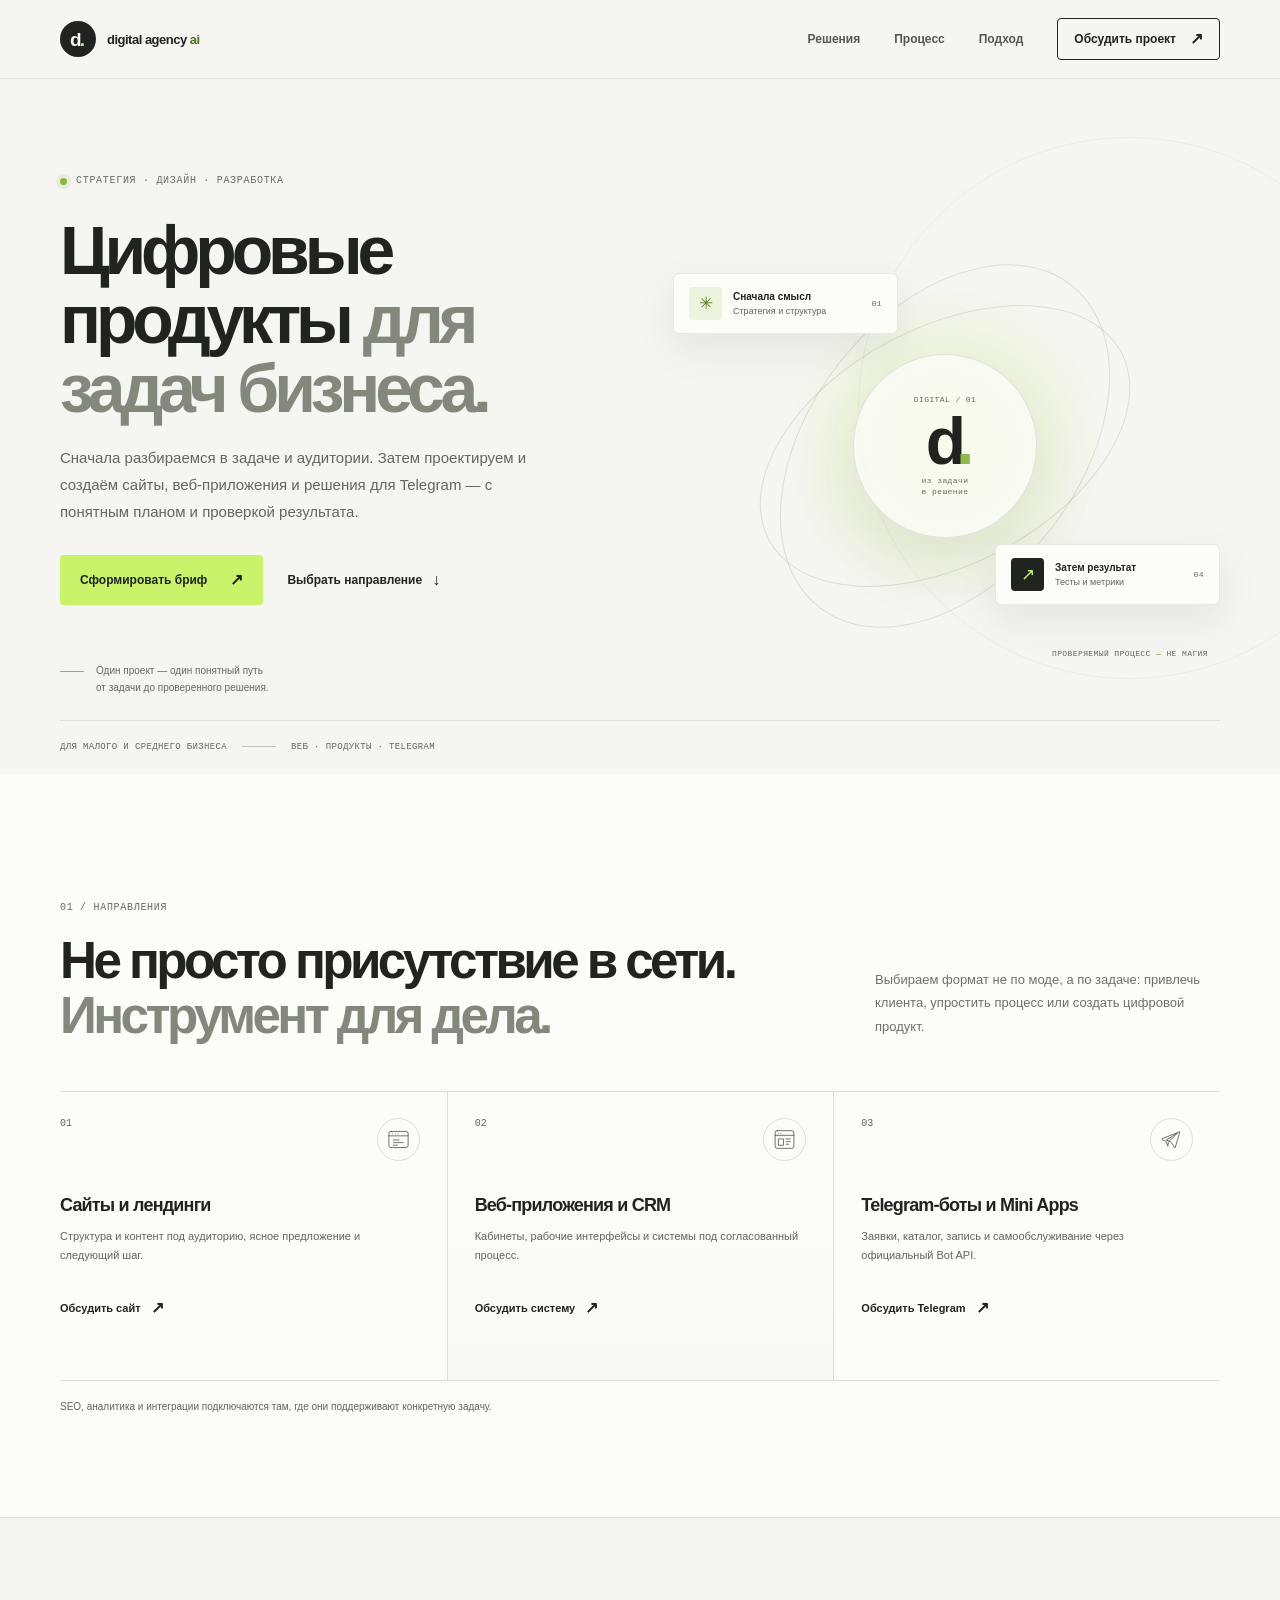
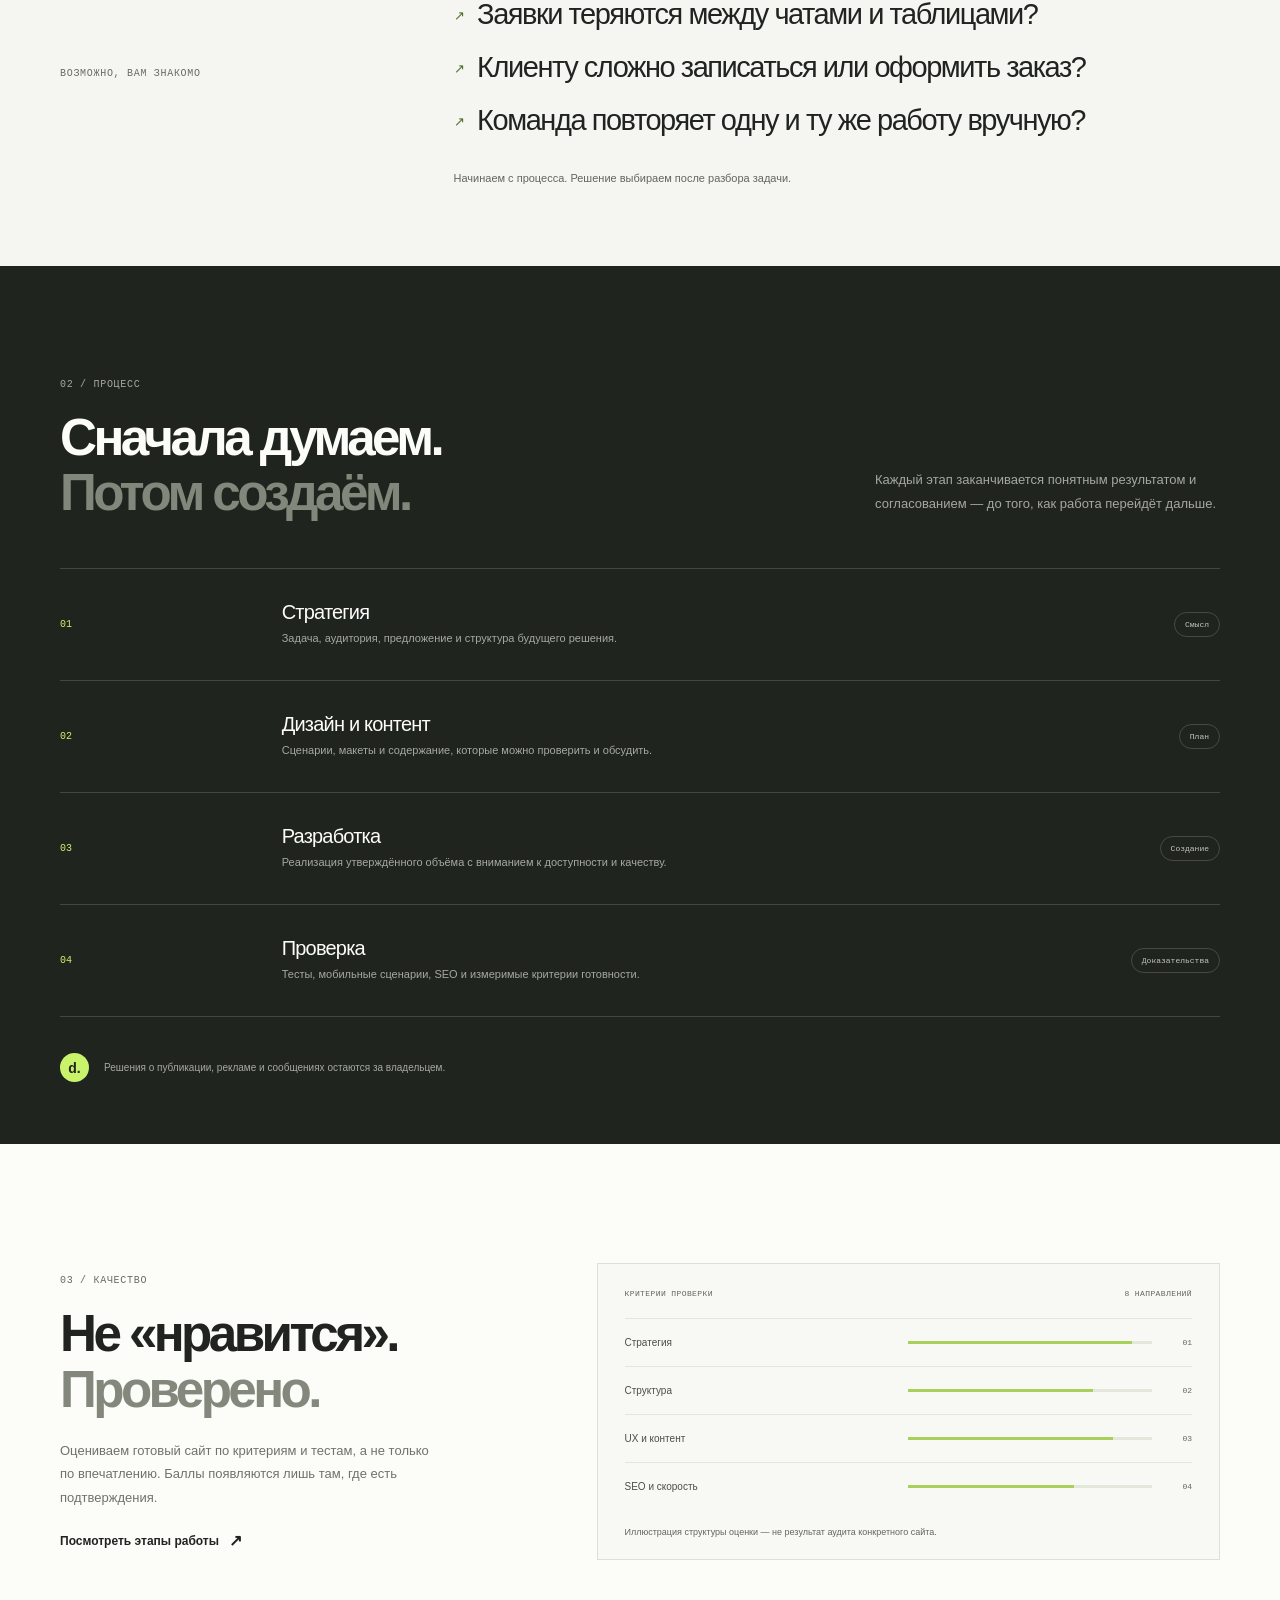
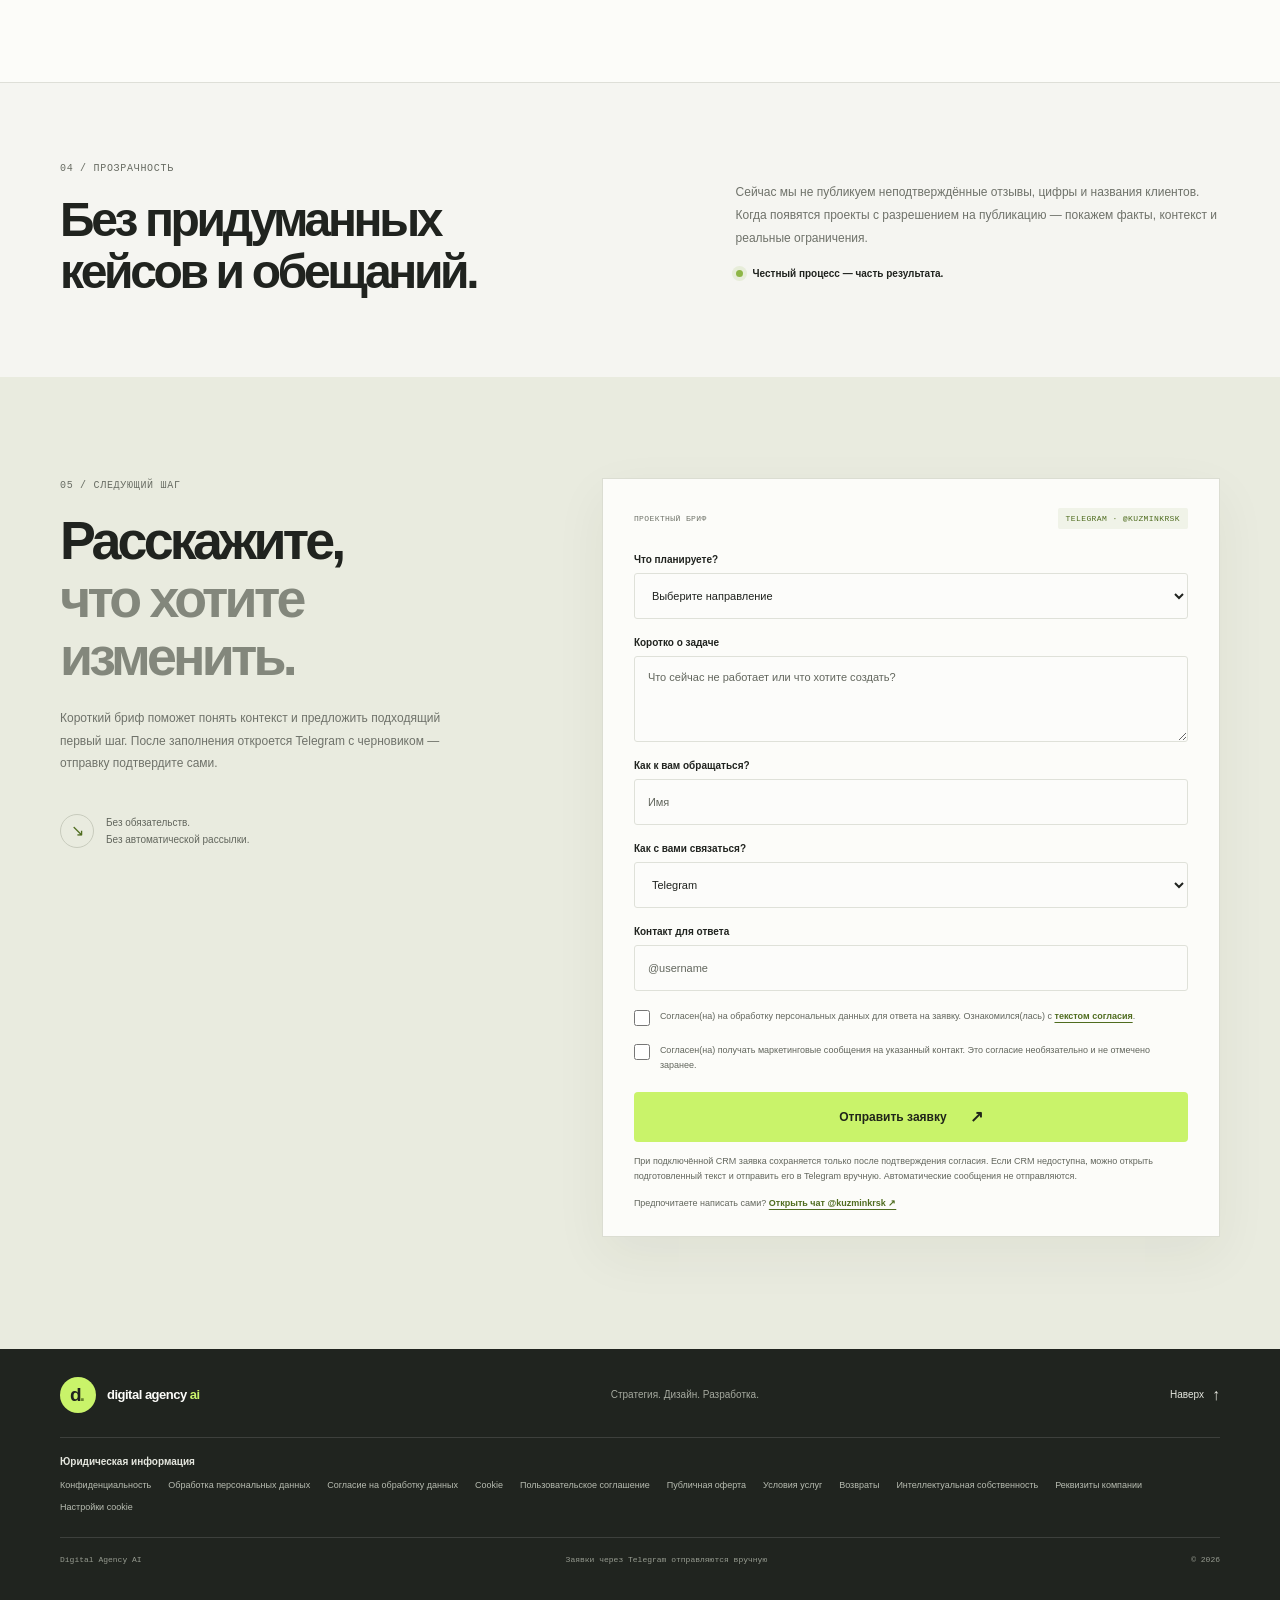
==== commit 0b6fa56c: "Publish indexable homepage and draft legal pages Co-authored-by: Copilot <223556219+Copilot@users.no" ====
--- a/index.html
+++ b/index.html
@@ -4,7 +4,7 @@
     <meta charset="UTF-8" />
     <meta name="viewport" content="width=device-width, initial-scale=1" />
     <meta name="theme-color" content="#f5f5f1" />
-    <meta name="robots" content="noindex, nofollow" />
+    <meta name="robots" content="index, follow" />
     <meta
       name="description"
       content="Digital Agency AI проектирует и разрабатывает сайты, веб-приложения и решения для Telegram. Стратегия, дизайн, разработка и проверка — по этапам."
@@ -356,10 +356,19 @@
                 Отправить заявку <span aria-hidden="true">↗</span>
               </button>
               <p class="form-privacy">
-                Заявка будет сохранена в CRM только после подтверждения согласия. Пока документы остаются
-                черновиками, приём заявок отключён. Автоматические сообщения и рассылки не отправляются.
+                При подключённой CRM заявка сохраняется только после подтверждения согласия. Если CRM
+                недоступна, можно открыть подготовленный текст и отправить его в Telegram вручную.
+                Автоматические сообщения не отправляются.
               </p>
               <p class="form-result" id="form-result" role="status" aria-live="polite"></p>
+              <a
+                class="form-telegram-fallback"
+                id="form-telegram-fallback"
+                href="https://t.me/kuzminkrsk"
+                target="_blank"
+                rel="noopener noreferrer"
+                hidden
+              >Открыть черновик заявки в Telegram ↗</a>
               <p class="form-direct-link">
                 Предпочитаете написать сами?
                 <a href="https://t.me/kuzminkrsk" target="_blank" rel="noopener noreferrer">Открыть чат @kuzminkrsk ↗</a>
@@ -397,7 +406,7 @@
       </div>
       <div class="container footer-bottom">
         <span>Digital Agency AI</span>
-        <span>Отправка заявок закрыта до утверждения документов</span>
+        <span>Заявки через Telegram отправляются вручную</span>
         <span>© <span id="current-year">2026</span></span>
       </div>
     </footer>
--- a/styles.css
+++ b/styles.css
@@ -1043,10 +1043,21 @@
 }
 
 .form-result a,
-.form-direct-link a {
+.form-direct-link a,
+.form-telegram-fallback {
   color: #4f6c1f;
   font-weight: 700;
   text-underline-offset: 3px;
+}
+
+.form-telegram-fallback {
+  display: inline-block;
+  margin-top: 6px;
+  font-size: 10px;
+}
+
+.form-telegram-fallback[hidden] {
+  display: none;
 }
 
 .form-direct-link {
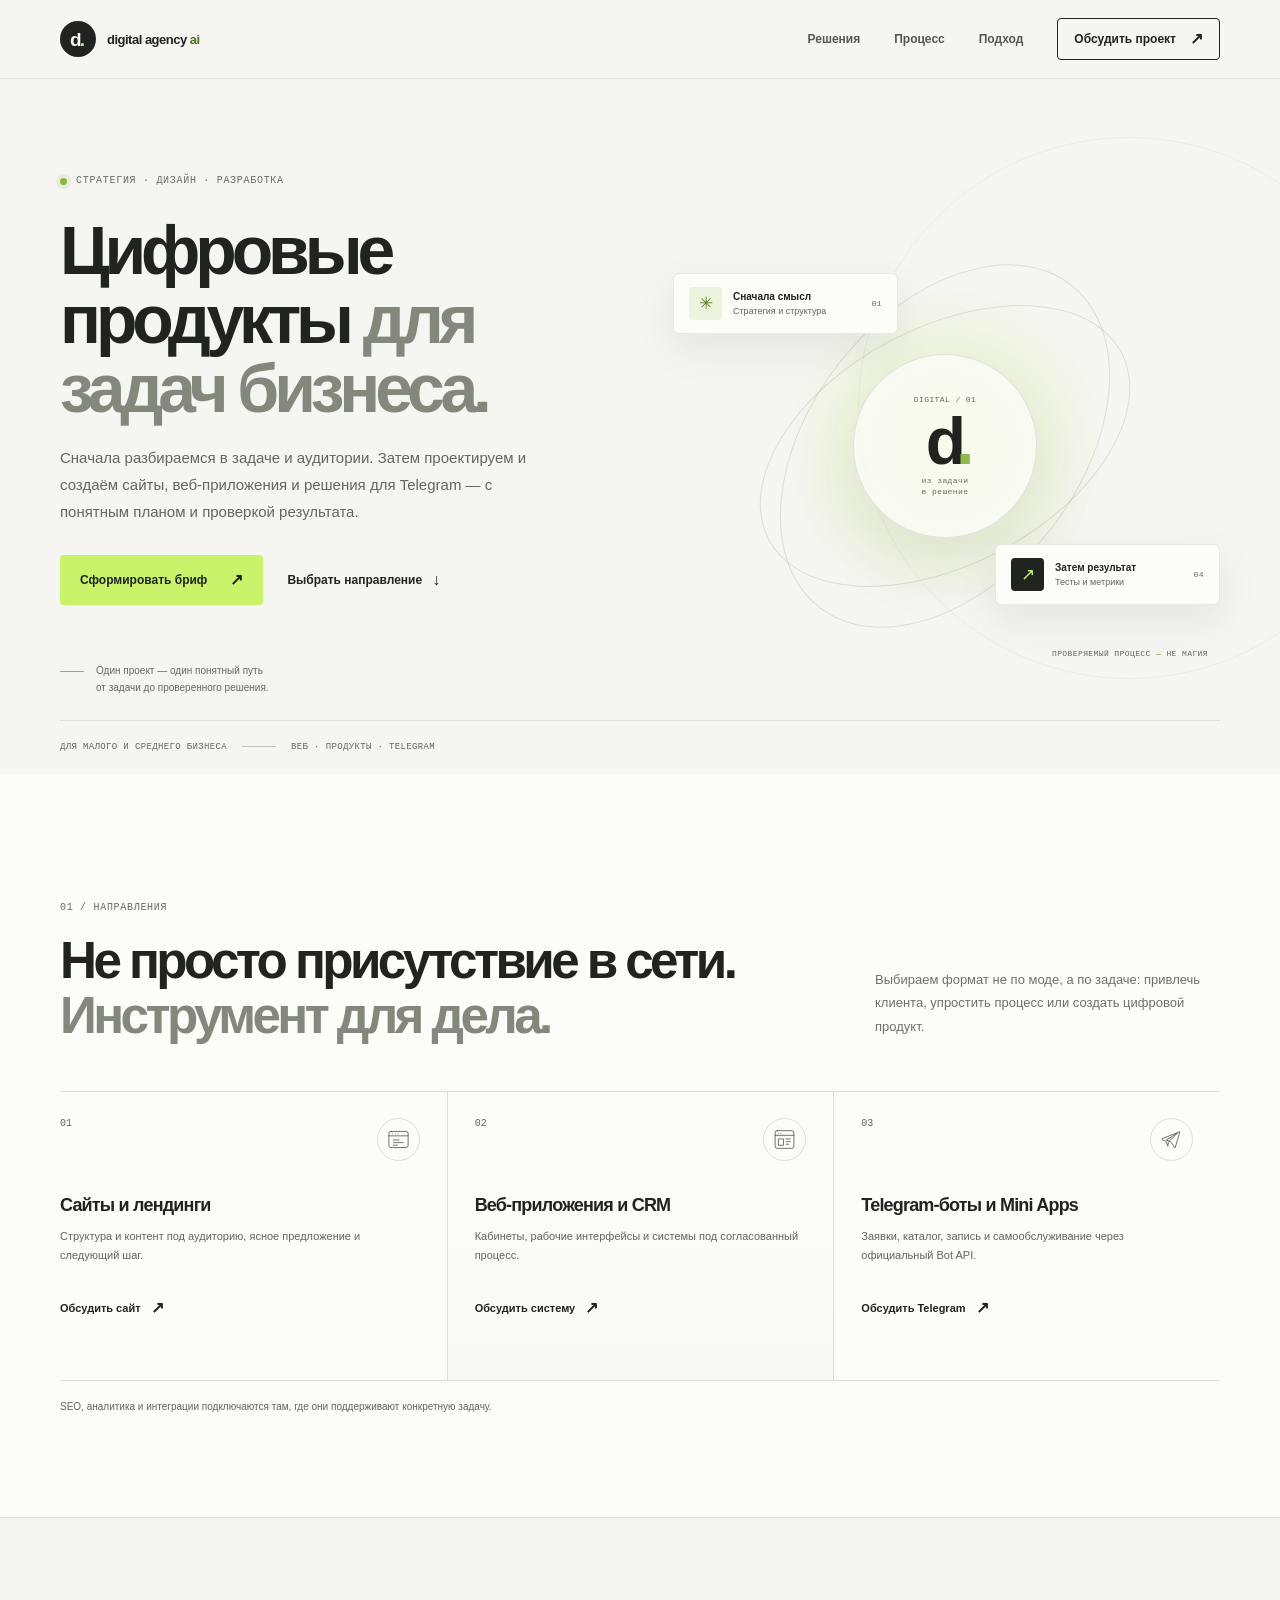
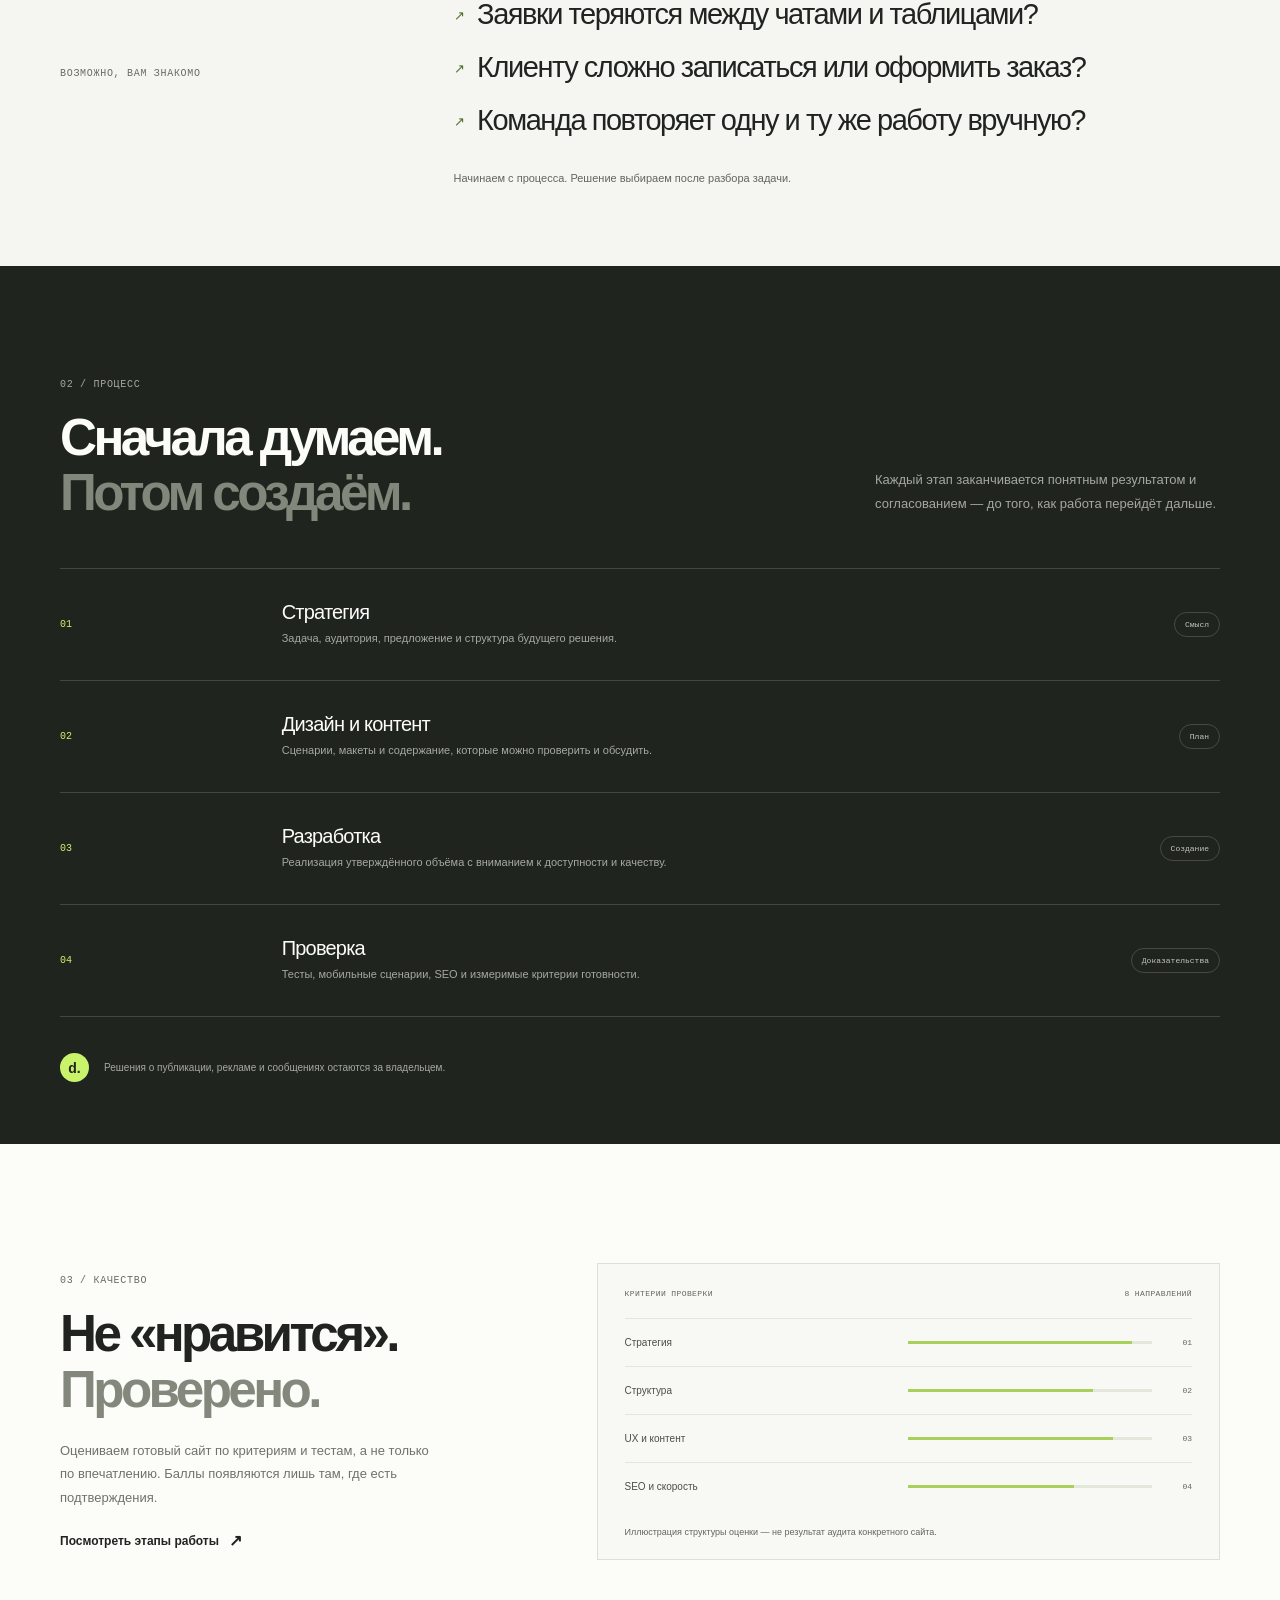
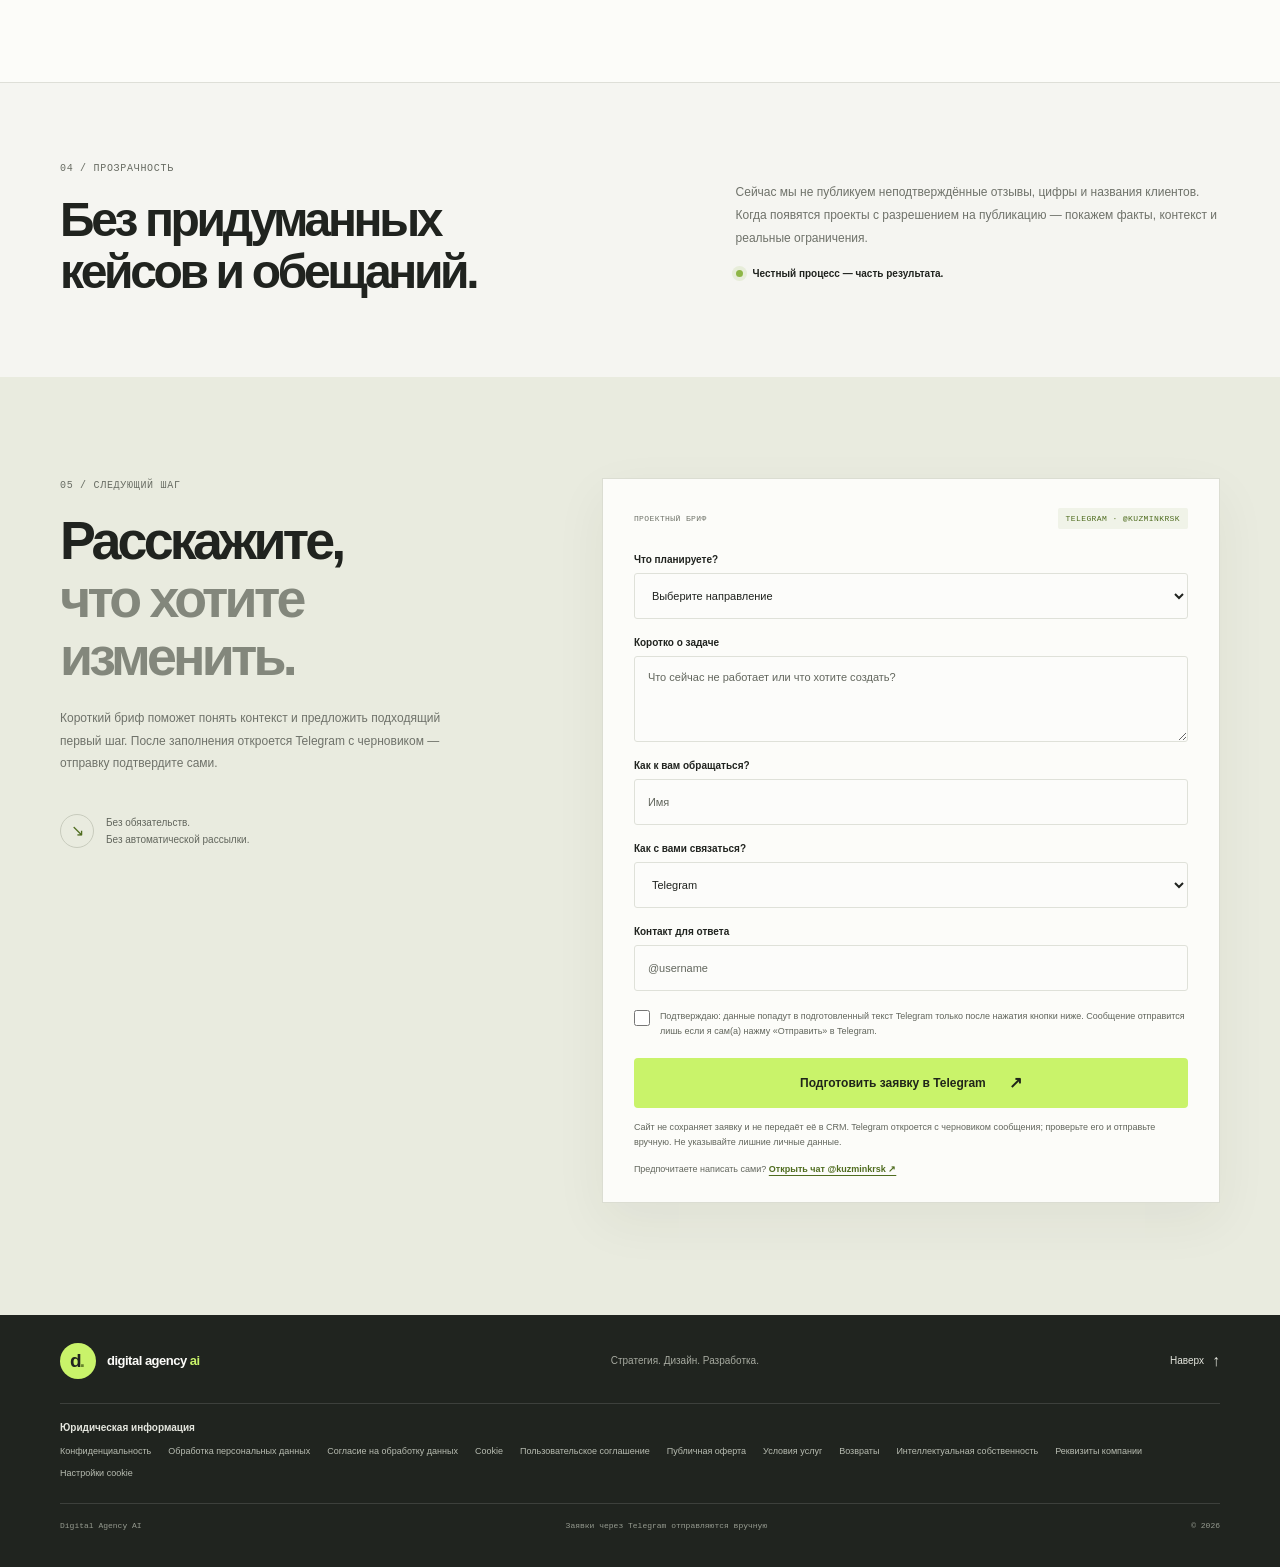
==== commit 9f6546fb: "Make static contact and cookie flows usable Co-authored-by: Copilot <223556219+Copilot@users.noreply" ====
--- a/index.html
+++ b/index.html
@@ -338,27 +338,19 @@
               />
 
               <div class="consent-row">
-                <input id="personal-data-consent" name="personal-data-consent" type="checkbox" required />
-                <label for="personal-data-consent">
-                  Согласен(на) на обработку персональных данных для ответа на заявку. Ознакомился(лась) с
-                  <a href="/legal/#/personal-data-consent" target="_blank" rel="noopener noreferrer">текстом согласия</a>.
+                <input id="telegram-confirmation" name="telegram-confirmation" type="checkbox" required />
+                <label for="telegram-confirmation">
+                  Подтверждаю: данные попадут в подготовленный текст Telegram только после нажатия кнопки ниже.
+                  Сообщение отправится лишь если я сам(а) нажму «Отправить» в Telegram.
                 </label>
               </div>
 
-              <div class="consent-row">
-                <input id="marketing-consent" name="marketing-consent" type="checkbox" />
-                <label for="marketing-consent">
-                  Согласен(на) получать маркетинговые сообщения на указанный контакт. Это согласие необязательно и не отмечено заранее.
-                </label>
-              </div>
-
               <button class="button button-primary form-submit" type="submit">
-                Отправить заявку <span aria-hidden="true">↗</span>
+                Подготовить заявку в Telegram <span aria-hidden="true">↗</span>
               </button>
               <p class="form-privacy">
-                При подключённой CRM заявка сохраняется только после подтверждения согласия. Если CRM
-                недоступна, можно открыть подготовленный текст и отправить его в Telegram вручную.
-                Автоматические сообщения не отправляются.
+                Сайт не сохраняет заявку и не передаёт её в CRM. Telegram откроется с черновиком сообщения;
+                проверьте его и отправьте вручную. Не указывайте лишние личные данные.
               </p>
               <p class="form-result" id="form-result" role="status" aria-live="polite"></p>
               <a
